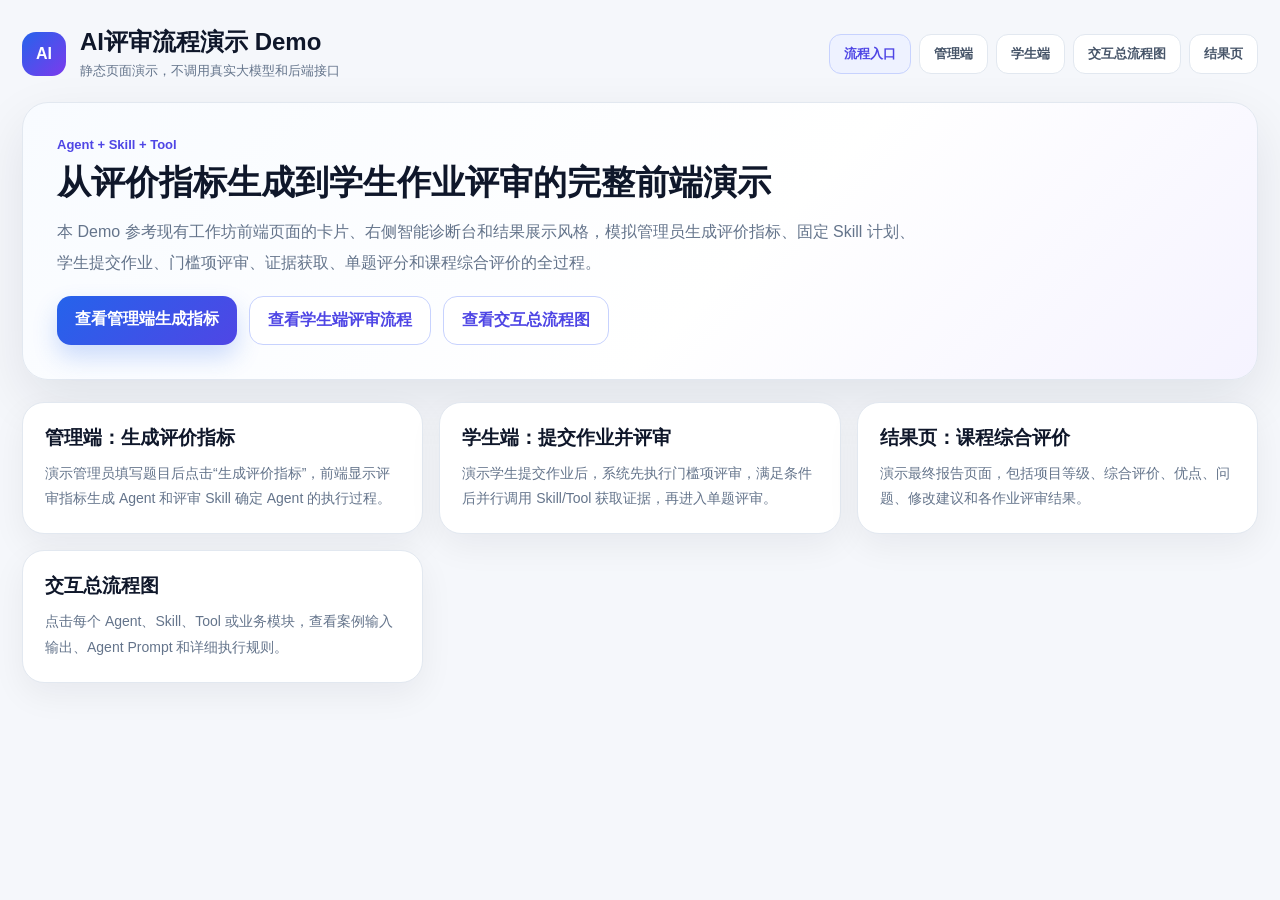
==== index.html @ 7ab38d44 "Add AI review process demo" ====
<!DOCTYPE html>
<!--
  文件说明：AI 评审流程静态演示 Demo 入口页。
  作用：展示 Demo 的页面入口、整体流程说明和演示范围，不调用真实后端或大模型。
-->
<html lang="zh-CN">
<head>
  <meta charset="UTF-8" />
  <meta name="viewport" content="width=device-width, initial-scale=1.0" />
  <title>AI评审流程演示 Demo</title>
  <link rel="stylesheet" href="demo.css" />
</head>
<body>
  <main class="shell">
    <header class="topbar">
      <div class="brand">
        <div class="brand-mark">AI</div>
        <div>
          <h1 class="brand-title">AI评审流程演示 Demo</h1>
          <div class="brand-subtitle">静态页面演示，不调用真实大模型和后端接口</div>
        </div>
      </div>
      <nav class="nav">
        <a class="active" href="index.html">流程入口</a>
        <a href="admin_metric_demo.html">管理端</a>
        <a href="student_review_demo.html">学生端</a>
        <a href="interactive_flow_demo.html">交互总流程图</a>
        <a href="result_demo.html">结果页</a>
      </nav>
    </header>

    <section class="hero">
      <div class="eyebrow">Agent + Skill + Tool</div>
      <h2>从评价指标生成到学生作业评审的完整前端演示</h2>
      <p>
        本 Demo 参考现有工作坊前端页面的卡片、右侧智能诊断台和结果展示风格，模拟管理员生成评价指标、固定 Skill 计划、学生提交作业、门槛项评审、证据获取、单题评分和课程综合评价的全过程。
      </p>
      <div class="button-row">
        <a class="btn" href="admin_metric_demo.html">查看管理端生成指标</a>
        <a class="btn secondary" href="student_review_demo.html">查看学生端评审流程</a>
        <a class="btn secondary" href="interactive_flow_demo.html">查看交互总流程图</a>
      </div>
    </section>

    <section class="grid">
      <a class="card" href="admin_metric_demo.html">
        <h3>管理端：生成评价指标</h3>
        <p>演示管理员填写题目后点击“生成评价指标”，前端显示评审指标生成 Agent 和评审 Skill 确定 Agent 的执行过程。</p>
      </a>
      <a class="card" href="student_review_demo.html">
        <h3>学生端：提交作业并评审</h3>
        <p>演示学生提交作业后，系统先执行门槛项评审，满足条件后并行调用 Skill/Tool 获取证据，再进入单题评审。</p>
      </a>
      <a class="card" href="result_demo.html">
        <h3>结果页：课程综合评价</h3>
        <p>演示最终报告页面，包括项目等级、综合评价、优点、问题、修改建议和各作业评审结果。</p>
      </a>
      <a class="card" href="interactive_flow_demo.html">
        <h3>交互总流程图</h3>
        <p>点击每个 Agent、Skill、Tool 或业务模块，查看案例输入输出、Agent Prompt 和详细执行规则。</p>
      </a>
    </section>
  </main>
</body>
</html>
---- demo.css ----
/*
  文件说明：AI 评审流程静态演示 Demo 的统一样式文件。
  作用：为入口页、管理端演示、学生端演示和结果页提供一致的布局、配色和组件样式。
*/

:root {
  --bg: #f5f7fb;
  --panel: #ffffff;
  --panel-soft: #f8fafc;
  --text: #0f172a;
  --muted: #64748b;
  --line: #e2e8f0;
  --blue: #2563eb;
  --indigo: #4f46e5;
  --purple: #7c3aed;
  --green: #059669;
  --amber: #d97706;
  --red: #dc2626;
  --blue-soft: #eff6ff;
  --purple-soft: #f5f3ff;
  --green-soft: #ecfdf5;
  --amber-soft: #fffbeb;
  --red-soft: #fef2f2;
  --shadow: 0 20px 54px rgba(15, 23, 42, 0.09);
}

* {
  box-sizing: border-box;
}

body {
  margin: 0;
  background: var(--bg);
  color: var(--text);
  font-family: -apple-system, BlinkMacSystemFont, "Segoe UI", "PingFang SC", "Microsoft YaHei", sans-serif;
  letter-spacing: 0;
}

a {
  color: inherit;
  text-decoration: none;
}

.shell {
  width: min(1240px, calc(100vw - 44px));
  margin: 0 auto;
  padding: 28px 0 56px;
}

.topbar {
  display: flex;
  align-items: center;
  justify-content: space-between;
  gap: 18px;
  margin-bottom: 22px;
}

.brand {
  display: flex;
  align-items: center;
  gap: 14px;
}

.brand-mark {
  width: 44px;
  height: 44px;
  border-radius: 14px;
  background: linear-gradient(135deg, var(--blue), var(--purple));
  color: #fff;
  display: grid;
  place-items: center;
  font-weight: 900;
}

.brand-title {
  margin: 0;
  font-size: 24px;
  line-height: 1.2;
}

.brand-subtitle {
  color: var(--muted);
  font-size: 13px;
  margin-top: 5px;
}

.nav {
  display: flex;
  align-items: center;
  gap: 8px;
  flex-wrap: wrap;
}

.nav a {
  border: 1px solid var(--line);
  background: #fff;
  color: #475569;
  padding: 10px 14px;
  border-radius: 12px;
  font-weight: 800;
  font-size: 13px;
}

.nav a.active {
  color: var(--indigo);
  border-color: #c7d2fe;
  background: #eef2ff;
}

.hero {
  background: linear-gradient(135deg, #f8fbff 0%, #ffffff 58%, #f5f3ff 100%);
  border: 1px solid var(--line);
  box-shadow: var(--shadow);
  border-radius: 26px;
  padding: 34px;
  margin-bottom: 22px;
}

.eyebrow {
  color: var(--indigo);
  font-size: 13px;
  font-weight: 900;
  margin-bottom: 10px;
}

.hero h2 {
  margin: 0;
  font-size: 34px;
  line-height: 1.22;
}

.hero p {
  max-width: 860px;
  color: var(--muted);
  line-height: 1.9;
  margin: 14px 0 0;
}

.grid {
  display: grid;
  grid-template-columns: repeat(3, minmax(0, 1fr));
  gap: 16px;
}

.card {
  background: var(--panel);
  border: 1px solid var(--line);
  border-radius: 22px;
  box-shadow: 0 12px 34px rgba(15, 23, 42, 0.06);
  padding: 22px;
}

.card h3 {
  margin: 0 0 10px;
  font-size: 19px;
}

.card p {
  color: var(--muted);
  line-height: 1.8;
  margin: 0;
  font-size: 14px;
}

.button-row {
  display: flex;
  gap: 12px;
  flex-wrap: wrap;
  margin-top: 18px;
}

.btn {
  border: 0;
  border-radius: 14px;
  padding: 13px 18px;
  background: linear-gradient(135deg, var(--blue), var(--indigo));
  color: #fff;
  font-weight: 900;
  cursor: pointer;
  box-shadow: 0 12px 24px rgba(37, 99, 235, 0.22);
}

.btn.secondary {
  background: #fff;
  color: var(--indigo);
  border: 1px solid #c7d2fe;
  box-shadow: none;
}

.btn:disabled {
  cursor: not-allowed;
  opacity: 0.62;
}

.workspace {
  display: grid;
  grid-template-columns: minmax(0, 1fr) 360px;
  gap: 18px;
}

.section {
  background: #fff;
  border: 1px solid var(--line);
  border-radius: 24px;
  box-shadow: 0 12px 34px rgba(15, 23, 42, 0.06);
  overflow: hidden;
}

.section-head {
  padding: 20px 22px;
  border-bottom: 1px solid var(--line);
  display: flex;
  align-items: center;
  justify-content: space-between;
  gap: 12px;
}

.section-head h3 {
  margin: 0;
  font-size: 20px;
}

.section-body {
  padding: 22px;
}

.form-grid {
  display: grid;
  grid-template-columns: repeat(2, minmax(0, 1fr));
  gap: 14px;
}

.field {
  display: grid;
  gap: 7px;
}

.field.full {
  grid-column: 1 / -1;
}

.field label {
  color: #334155;
  font-weight: 900;
  font-size: 13px;
}

.input,
.textarea {
  width: 100%;
  border: 1px solid var(--line);
  background: #fff;
  border-radius: 14px;
  padding: 12px 13px;
  color: var(--text);
  font: inherit;
  outline: none;
}

.textarea {
  min-height: 118px;
  resize: vertical;
  line-height: 1.7;
}

.input:focus,
.textarea:focus {
  border-color: #a5b4fc;
  box-shadow: 0 0 0 4px rgba(99, 102, 241, 0.12);
}

.rubric-list,
.task-list {
  display: grid;
  gap: 12px;
}

.rubric-item,
.task-item {
  border: 1px solid var(--line);
  background: var(--panel-soft);
  border-radius: 18px;
  padding: 16px;
}

.rubric-title,
.task-title {
  display: flex;
  align-items: center;
  justify-content: space-between;
  gap: 12px;
  margin-bottom: 8px;
}

.rubric-title strong,
.task-title strong {
  font-size: 16px;
}

.pill {
  display: inline-flex;
  align-items: center;
  border-radius: 999px;
  padding: 5px 10px;
  font-weight: 900;
  font-size: 12px;
  color: var(--indigo);
  background: #eef2ff;
}

.pill.green {
  color: var(--green);
  background: var(--green-soft);
}

.pill.amber {
  color: var(--amber);
  background: var(--amber-soft);
}

.pill.red {
  color: var(--red);
  background: var(--red-soft);
}

.rubric-item p,
.task-item p {
  margin: 0;
  color: var(--muted);
  line-height: 1.8;
  font-size: 14px;
}

.ai-panel {
  position: sticky;
  top: 18px;
  align-self: start;
  max-height: calc(100vh - 36px);
  display: flex;
  flex-direction: column;
}

.ai-body {
  padding: 18px;
  overflow: auto;
}

.progress {
  height: 10px;
  border-radius: 999px;
  background: #e2e8f0;
  overflow: hidden;
  margin: 12px 0 16px;
}

.progress span {
  display: block;
  height: 100%;
  width: 0%;
  background: linear-gradient(90deg, var(--blue), var(--purple));
  border-radius: inherit;
  transition: width 0.35s ease;
}

.agent-log {
  display: grid;
  gap: 10px;
}

.log-item {
  border: 1px solid var(--line);
  background: #fff;
  border-radius: 16px;
  padding: 12px;
}

.log-title {
  display: flex;
  align-items: center;
  gap: 8px;
  font-weight: 900;
  font-size: 13px;
  margin-bottom: 6px;
}

.log-dot {
  width: 9px;
  height: 9px;
  border-radius: 999px;
  background: #cbd5e1;
}

.log-item.running .log-dot {
  background: var(--blue);
  box-shadow: 0 0 0 5px rgba(37, 99, 235, 0.12);
}

.log-item.done .log-dot {
  background: var(--green);
}

.log-item.blocked .log-dot {
  background: var(--red);
}

.log-text {
  color: var(--muted);
  font-size: 13px;
  line-height: 1.65;
}

.split {
  display: grid;
  grid-template-columns: repeat(2, minmax(0, 1fr));
  gap: 14px;
}

.result-hero {
  display: grid;
  grid-template-columns: 1fr 210px;
  gap: 20px;
  align-items: center;
  background: #fff;
  border: 1px solid var(--line);
  border-radius: 26px;
  box-shadow: var(--shadow);
  padding: 30px;
  margin-bottom: 18px;
}

.grade {
  font-size: 42px;
  font-weight: 950;
  color: var(--green);
}

.score-box {
  border-radius: 20px;
  border: 1px solid #bbf7d0;
  background: var(--green-soft);
  padding: 20px;
}

.score-box .num {
  font-size: 40px;
  font-weight: 950;
  color: var(--green);
}

.review-block {
  display: grid;
  gap: 14px;
}

.review-row {
  border: 1px solid var(--line);
  border-radius: 18px;
  padding: 16px;
  background: #fff;
}

.review-row h4 {
  margin: 0 0 8px;
}

.review-row p,
.review-row li {
  color: var(--muted);
  line-height: 1.8;
  font-size: 14px;
}

.review-row p {
  margin: 0;
}

.review-row ul {
  margin: 0;
  padding-left: 20px;
}

.head-desc {
  color: var(--muted);
  font-size: 13px;
  margin-top: 5px;
}

.demo-filter-bar {
  display: flex;
  align-items: center;
  gap: 12px;
  margin-bottom: 16px;
  flex-wrap: wrap;
}

.demo-search {
  max-width: 280px;
}

.demo-select {
  max-width: 160px;
}

.demo-table-wrap {
  overflow-x: auto;
  border: 1px solid var(--line);
  border-radius: 18px;
}

.demo-table {
  width: 100%;
  border-collapse: collapse;
  background: #fff;
  font-size: 13px;
}

.demo-table th,
.demo-table td {
  text-align: left;
  border-bottom: 1px solid var(--line);
  padding: 14px 16px;
  white-space: nowrap;
}

.demo-table th {
  color: #94a3b8;
  background: #f8fafc;
  font-size: 12px;
}

.demo-table tr:last-child td {
  border-bottom: 0;
}

.demo-actions {
  display: flex;
  gap: 8px;
}

.mini-btn {
  border: 1px solid var(--line);
  background: #fff;
  color: #475569;
  height: 30px;
  border-radius: 8px;
  padding: 0 11px;
  cursor: pointer;
  font-weight: 800;
  font-size: 12px;
}

.mini-btn.primary {
  background: var(--indigo);
  border-color: var(--indigo);
  color: #fff;
}

.mini-btn.danger {
  color: var(--red);
}

.demo-toast {
  position: fixed;
  right: 24px;
  top: 24px;
  z-index: 80;
  min-width: 240px;
  max-width: min(420px, calc(100vw - 48px));
  border-radius: 16px;
  border: 1px solid #bbf7d0;
  background: #f0fdf4;
  color: #166534;
  box-shadow: 0 20px 48px rgba(15, 23, 42, 0.16);
  padding: 14px 16px;
  font-weight: 900;
  font-size: 14px;
  transform: translateY(-12px);
  opacity: 0;
  pointer-events: none;
  transition: all 0.2s ease;
}

.demo-toast.show {
  transform: translateY(0);
  opacity: 1;
}

.demo-toast.warn {
  border-color: #fde68a;
  background: #fffbeb;
  color: #92400e;
}

.demo-toast.error {
  border-color: #fecaca;
  background: #fef2f2;
  color: #991b1b;
}

.scoring-overlay {
  position: fixed;
  inset: 0;
  z-index: 50;
  display: none;
  align-items: center;
  justify-content: center;
  background: rgba(15, 23, 42, 0.5);
  padding: 28px;
}

.scoring-overlay.active {
  display: flex;
}

.scoring-modal {
  width: min(1320px, calc(100vw - 56px));
  height: min(820px, calc(100vh - 56px));
  background: #fff;
  border-radius: 24px;
  box-shadow: 0 28px 80px rgba(15, 23, 42, 0.24);
  overflow: hidden;
  display: flex;
  flex-direction: column;
}

.scoring-header {
  display: flex;
  align-items: center;
  justify-content: space-between;
  gap: 14px;
  padding: 22px 28px;
  border-bottom: 1px solid var(--line);
}

.scoring-title-wrap {
  display: flex;
  align-items: center;
  gap: 28px;
  min-width: 0;
}

.scoring-title-wrap strong {
  font-size: 22px;
}

.scoring-stepper {
  display: flex;
  align-items: center;
  gap: 10px;
  color: #94a3b8;
  font-weight: 900;
}

.scoring-step {
  display: inline-flex;
  align-items: center;
  height: 38px;
  border-radius: 999px;
  padding: 0 18px;
  border: 1px solid var(--line);
  background: #f8fafc;
}

.scoring-step.active {
  color: var(--indigo);
  background: #eef2ff;
  border-color: #c7d2fe;
}

.scoring-step.done {
  color: var(--green);
  background: var(--green-soft);
  border-color: #bbf7d0;
}

.step-arrow {
  color: #94a3b8;
}

.scoring-close {
  width: 36px;
  height: 36px;
  border-radius: 10px;
  border: 1px solid var(--line);
  background: #fff;
  cursor: pointer;
  color: #64748b;
  font-size: 22px;
}

.scoring-body {
  min-height: 0;
  flex: 1;
}

.scoring-panel {
  display: none;
  height: 100%;
}

.scoring-panel.active {
  display: block;
}

.question-select-area {
  display: grid;
  grid-template-columns: minmax(0, 1fr) 360px;
  height: 100%;
  min-height: 0;
}

.question-left {
  border-right: 1px solid var(--line);
  padding: 24px 28px;
  overflow: auto;
}

.question-toolbar {
  display: flex;
  align-items: center;
  justify-content: space-between;
  gap: 12px;
  margin-bottom: 18px;
}

.question-toolbar p {
  margin: 4px 0 0;
  color: var(--muted);
  font-size: 13px;
}

.text-btn {
  border: 0;
  background: transparent;
  color: var(--indigo);
  font-weight: 900;
  cursor: pointer;
}

.question-list {
  display: grid;
  gap: 12px;
}

.question-card {
  display: grid;
  grid-template-columns: 28px minmax(0, 1fr);
  gap: 14px;
  align-items: flex-start;
  border: 1px solid var(--line);
  border-radius: 16px;
  padding: 16px;
  cursor: pointer;
  background: #fff;
}

.question-card.selected {
  border-color: #818cf8;
  background: #eef2ff;
}

.question-check {
  width: 24px;
  height: 24px;
  border: 2px solid #cbd5e1;
  border-radius: 8px;
  background: #fff;
  position: relative;
}

.question-card.selected .question-check {
  background: var(--indigo);
  border-color: var(--indigo);
}

.question-card.selected .question-check::after {
  content: "";
  position: absolute;
  left: 6px;
  top: 3px;
  width: 7px;
  height: 12px;
  border: solid #fff;
  border-width: 0 3px 3px 0;
  transform: rotate(45deg);
}

.question-card h4 {
  margin: 0 0 8px;
  font-size: 16px;
}

.question-card p {
  margin: 0;
  color: var(--muted);
  line-height: 1.65;
  font-size: 13px;
}

.question-meta {
  display: flex;
  gap: 8px;
  margin-top: 10px;
  flex-wrap: wrap;
}

.question-summary {
  padding: 40px;
  background: #f8fafc;
}

.summary-card {
  border: 1px solid var(--line);
  border-radius: 18px;
  background: #fff;
  padding: 24px;
  margin-bottom: 18px;
}

.summary-label {
  color: #94a3b8;
  font-weight: 900;
  margin-bottom: 8px;
}

.summary-count {
  color: var(--indigo);
  font-size: 46px;
  font-weight: 950;
}

.question-summary p {
  color: #475569;
  line-height: 1.8;
  margin-bottom: 22px;
}

.scoring-edit-layout {
  display: grid;
  grid-template-columns: minmax(0, 1fr) 360px;
  gap: 0;
  height: 100%;
}

.scoring-edit-main {
  min-width: 0;
  overflow: auto;
  padding: 22px;
}

.scoring-result-toolbar {
  display: flex;
  align-items: flex-start;
  justify-content: space-between;
  gap: 14px;
  margin-bottom: 16px;
}

.scoring-result-toolbar p {
  margin: 5px 0 0;
  color: var(--muted);
  font-size: 13px;
}

.scoring-toolbar-actions {
  display: flex;
  align-items: center;
  gap: 10px;
  flex-wrap: wrap;
  justify-content: flex-end;
}

.criteria-list {
  display: grid;
  gap: 14px;
}

.criteria-card {
  border: 1px solid var(--line);
  background: #fff;
  border-radius: 18px;
  overflow: hidden;
}

.criteria-head {
  display: flex;
  align-items: center;
  justify-content: space-between;
  gap: 12px;
  padding: 16px 18px;
  border-bottom: 1px solid var(--line);
  background: #f8fafc;
}

.criteria-head strong {
  font-size: 16px;
}

.criteria-head-tags {
  display: flex;
  align-items: center;
  justify-content: flex-end;
  gap: 8px;
  flex-wrap: wrap;
}

.criteria-body {
  padding: 18px;
}

.criterion-name {
  border: 1px solid var(--line);
  border-radius: 12px;
  padding: 11px 12px;
  margin: 8px 0 14px;
  font-weight: 900;
}

.standard-grid {
  display: grid;
  grid-template-columns: repeat(3, minmax(0, 1fr));
  gap: 12px;
}

.standard-card {
  border: 1px solid var(--line);
  border-radius: 14px;
  padding: 13px;
  background: #fff;
}

.standard-card h4 {
  margin: 0 0 8px;
}

.standard-card.excellent {
  background: var(--green-soft);
  border-color: #bbf7d0;
}

.standard-card.qualified {
  background: var(--blue-soft);
  border-color: #bfdbfe;
}

.standard-card.unqualified {
  background: var(--red-soft);
  border-color: #fecaca;
}

.standard-box {
  min-height: 86px;
  color: #475569;
  line-height: 1.7;
  font-size: 13px;
  outline: none;
}

.rubric-dimension-list {
  display: grid;
  gap: 14px;
}

.rubric-dimension {
  border: 1px solid var(--line);
  border-radius: 16px;
  background: #f8fafc;
  padding: 14px;
}

.rubric-dimension-head {
  display: flex;
  align-items: center;
  justify-content: space-between;
  gap: 10px;
  margin-bottom: 8px;
}

.rubric-dimension p {
  margin: 0 0 12px;
  color: #64748b;
  font-size: 13px;
  line-height: 1.7;
}

.rubric-criteria-list {
  display: grid;
  gap: 12px;
}

.rubric-criterion-detail {
  border: 1px solid #e2e8f0;
  border-radius: 14px;
  background: #fff;
  padding: 12px;
}

.criterion-row-title {
  display: flex;
  align-items: flex-start;
  justify-content: space-between;
  gap: 14px;
  margin-bottom: 10px;
}

.criterion-row-title strong {
  font-size: 14px;
}

.criterion-row-title span {
  color: #64748b;
  font-size: 12px;
  line-height: 1.6;
  max-width: 42%;
}

.rubric-meta-grid {
  display: grid;
  grid-template-columns: repeat(3, minmax(0, 1fr));
  gap: 12px;
  margin-top: 14px;
}

.rubric-meta-grid > div {
  border: 1px solid var(--line);
  border-radius: 14px;
  background: #fff;
  padding: 13px;
}

.rubric-meta-grid h4 {
  margin: 0 0 8px;
  font-size: 13px;
}

.rubric-meta-grid ul {
  margin: 0;
  padding-left: 18px;
}

.rubric-meta-grid li {
  color: #64748b;
  font-size: 12px;
  line-height: 1.65;
}

.criteria-actions {
  display: flex;
  justify-content: flex-end;
  gap: 10px;
  padding: 0 18px 18px;
}

.scoring-ai-panel {
  border: 0;
  border-left: 1px solid var(--line);
  border-radius: 0;
  box-shadow: none;
  height: 100%;
  max-height: none;
}

.log-io {
  margin-top: 10px;
  display: grid;
  gap: 8px;
}

.log-io-group {
  border: 1px solid #e2e8f0;
  border-radius: 12px;
  background: #f8fafc;
  padding: 10px;
}

.log-io-group + .log-io-group {
  margin-top: 6px;
}

.io-block {
  border-radius: 12px;
  background: #ffffff;
  padding: 10px;
  margin-top: 8px;
}

.io-process {
  background: #eef2ff;
  border: 1px solid #c7d2fe;
}

.io-process h4::after {
  content: " · 运行中";
  color: var(--indigo);
  font-weight: 900;
}

.io-process.done {
  background: #ecfdf5;
  border-color: #bbf7d0;
}

.io-process.done h4::after {
  content: " · 已完成";
  color: var(--green);
}

.io-block h4 {
  margin: 0 0 6px;
  font-size: 12px;
  color: var(--indigo);
}

.io-block ul {
  margin: 0;
  padding-left: 18px;
}

.io-block li {
  color: #64748b;
  font-size: 12px;
  line-height: 1.65;
  margin: 2px 0;
}

.io-question-title {
  font-size: 12px;
  font-weight: 950;
  color: #0f172a;
  margin-bottom: 8px;
}

@media (max-width: 980px) {
  .workspace,
  .grid,
  .result-hero {
    grid-template-columns: 1fr;
  }

  .ai-panel {
    position: static;
    max-height: none;
  }

  .form-grid,
  .split,
  .question-select-area,
  .scoring-edit-layout,
  .standard-grid,
  .rubric-meta-grid {
    grid-template-columns: 1fr;
  }

  .criterion-row-title {
    display: block;
  }

  .criterion-row-title span {
    display: block;
    max-width: none;
    margin-top: 6px;
  }

  .question-left,
  .scoring-ai-panel {
    border-right: 0;
    border-left: 0;
  }
}
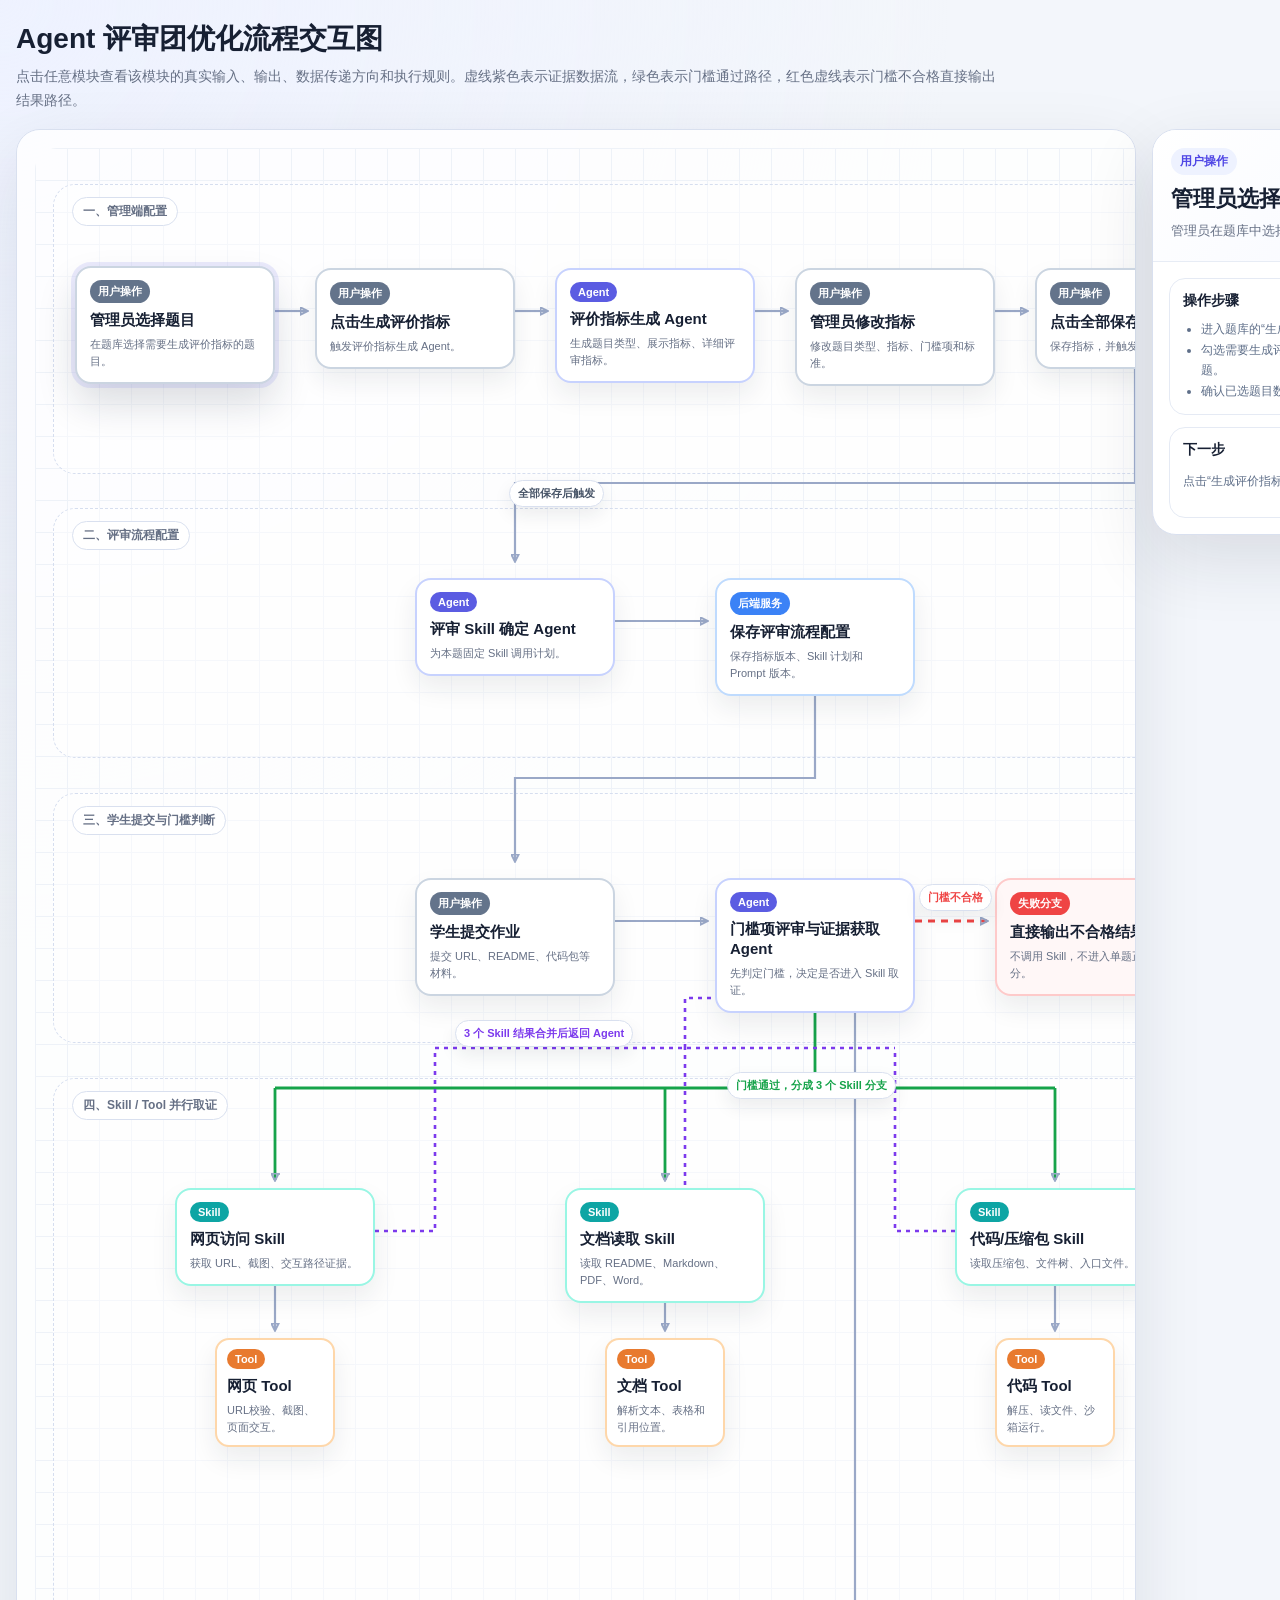
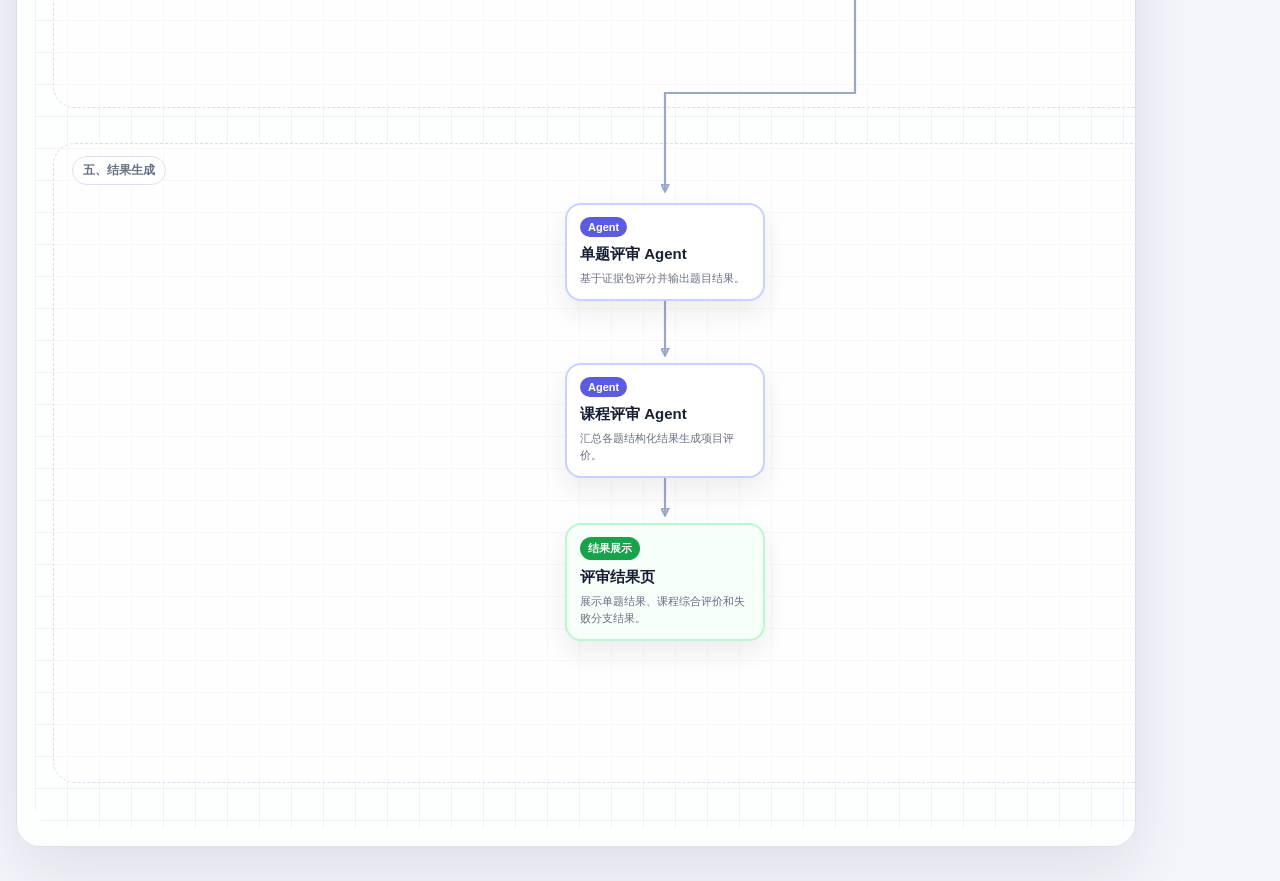
==== commit fdac2e62: "Keep only agent review flow diagram" ====
--- a/index.html
+++ b/index.html
@@ -1,65 +1,19 @@
 <!DOCTYPE html>
 <!--
-  文件说明：AI 评审流程静态演示 Demo 入口页。
-  作用：展示 Demo 的页面入口、整体流程说明和演示范围，不调用真实后端或大模型。
+  文件说明：Agent 评审团优化流程交互图入口页。
+  作用：将 GitHub Pages 根路径直接跳转到交互流程图页面，不展示管理端或学生端演示。
 -->
 <html lang="zh-CN">
 <head>
   <meta charset="UTF-8" />
   <meta name="viewport" content="width=device-width, initial-scale=1.0" />
-  <title>AI评审流程演示 Demo</title>
-  <link rel="stylesheet" href="demo.css" />
+  <meta http-equiv="refresh" content="0; url=interactive_flow_demo.html" />
+  <title>Agent 评审团优化流程交互图</title>
+  <script>
+    window.location.replace('interactive_flow_demo.html');
+  </script>
 </head>
 <body>
-  <main class="shell">
-    <header class="topbar">
-      <div class="brand">
-        <div class="brand-mark">AI</div>
-        <div>
-          <h1 class="brand-title">AI评审流程演示 Demo</h1>
-          <div class="brand-subtitle">静态页面演示，不调用真实大模型和后端接口</div>
-        </div>
-      </div>
-      <nav class="nav">
-        <a class="active" href="index.html">流程入口</a>
-        <a href="admin_metric_demo.html">管理端</a>
-        <a href="student_review_demo.html">学生端</a>
-        <a href="interactive_flow_demo.html">交互总流程图</a>
-        <a href="result_demo.html">结果页</a>
-      </nav>
-    </header>
-
-    <section class="hero">
-      <div class="eyebrow">Agent + Skill + Tool</div>
-      <h2>从评价指标生成到学生作业评审的完整前端演示</h2>
-      <p>
-        本 Demo 参考现有工作坊前端页面的卡片、右侧智能诊断台和结果展示风格，模拟管理员生成评价指标、固定 Skill 计划、学生提交作业、门槛项评审、证据获取、单题评分和课程综合评价的全过程。
-      </p>
-      <div class="button-row">
-        <a class="btn" href="admin_metric_demo.html">查看管理端生成指标</a>
-        <a class="btn secondary" href="student_review_demo.html">查看学生端评审流程</a>
-        <a class="btn secondary" href="interactive_flow_demo.html">查看交互总流程图</a>
-      </div>
-    </section>
-
-    <section class="grid">
-      <a class="card" href="admin_metric_demo.html">
-        <h3>管理端：生成评价指标</h3>
-        <p>演示管理员填写题目后点击“生成评价指标”，前端显示评审指标生成 Agent 和评审 Skill 确定 Agent 的执行过程。</p>
-      </a>
-      <a class="card" href="student_review_demo.html">
-        <h3>学生端：提交作业并评审</h3>
-        <p>演示学生提交作业后，系统先执行门槛项评审，满足条件后并行调用 Skill/Tool 获取证据，再进入单题评审。</p>
-      </a>
-      <a class="card" href="result_demo.html">
-        <h3>结果页：课程综合评价</h3>
-        <p>演示最终报告页面，包括项目等级、综合评价、优点、问题、修改建议和各作业评审结果。</p>
-      </a>
-      <a class="card" href="interactive_flow_demo.html">
-        <h3>交互总流程图</h3>
-        <p>点击每个 Agent、Skill、Tool 或业务模块，查看案例输入输出、Agent Prompt 和详细执行规则。</p>
-      </a>
-    </section>
-  </main>
+  <p>正在打开 Agent 评审团优化流程交互图，如未自动跳转，请点击 <a href="interactive_flow_demo.html">这里</a>。</p>
 </body>
 </html>
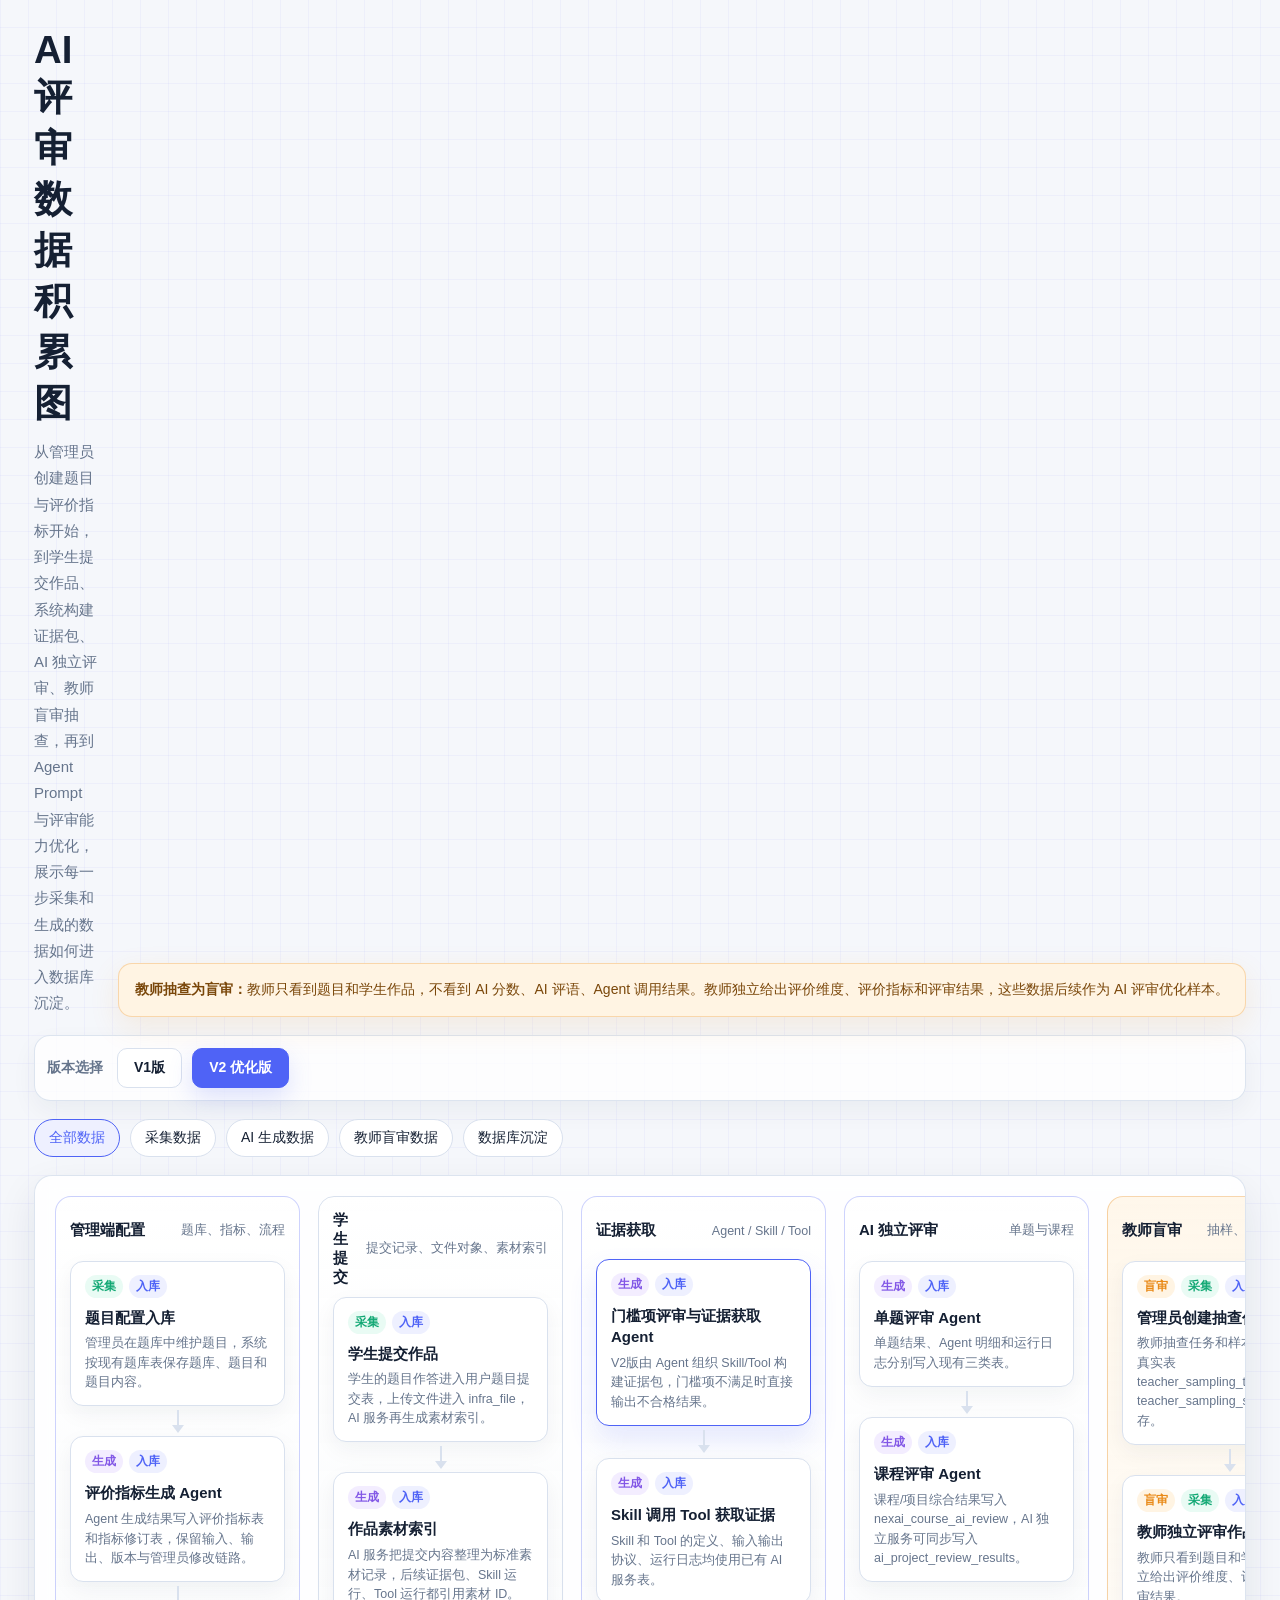
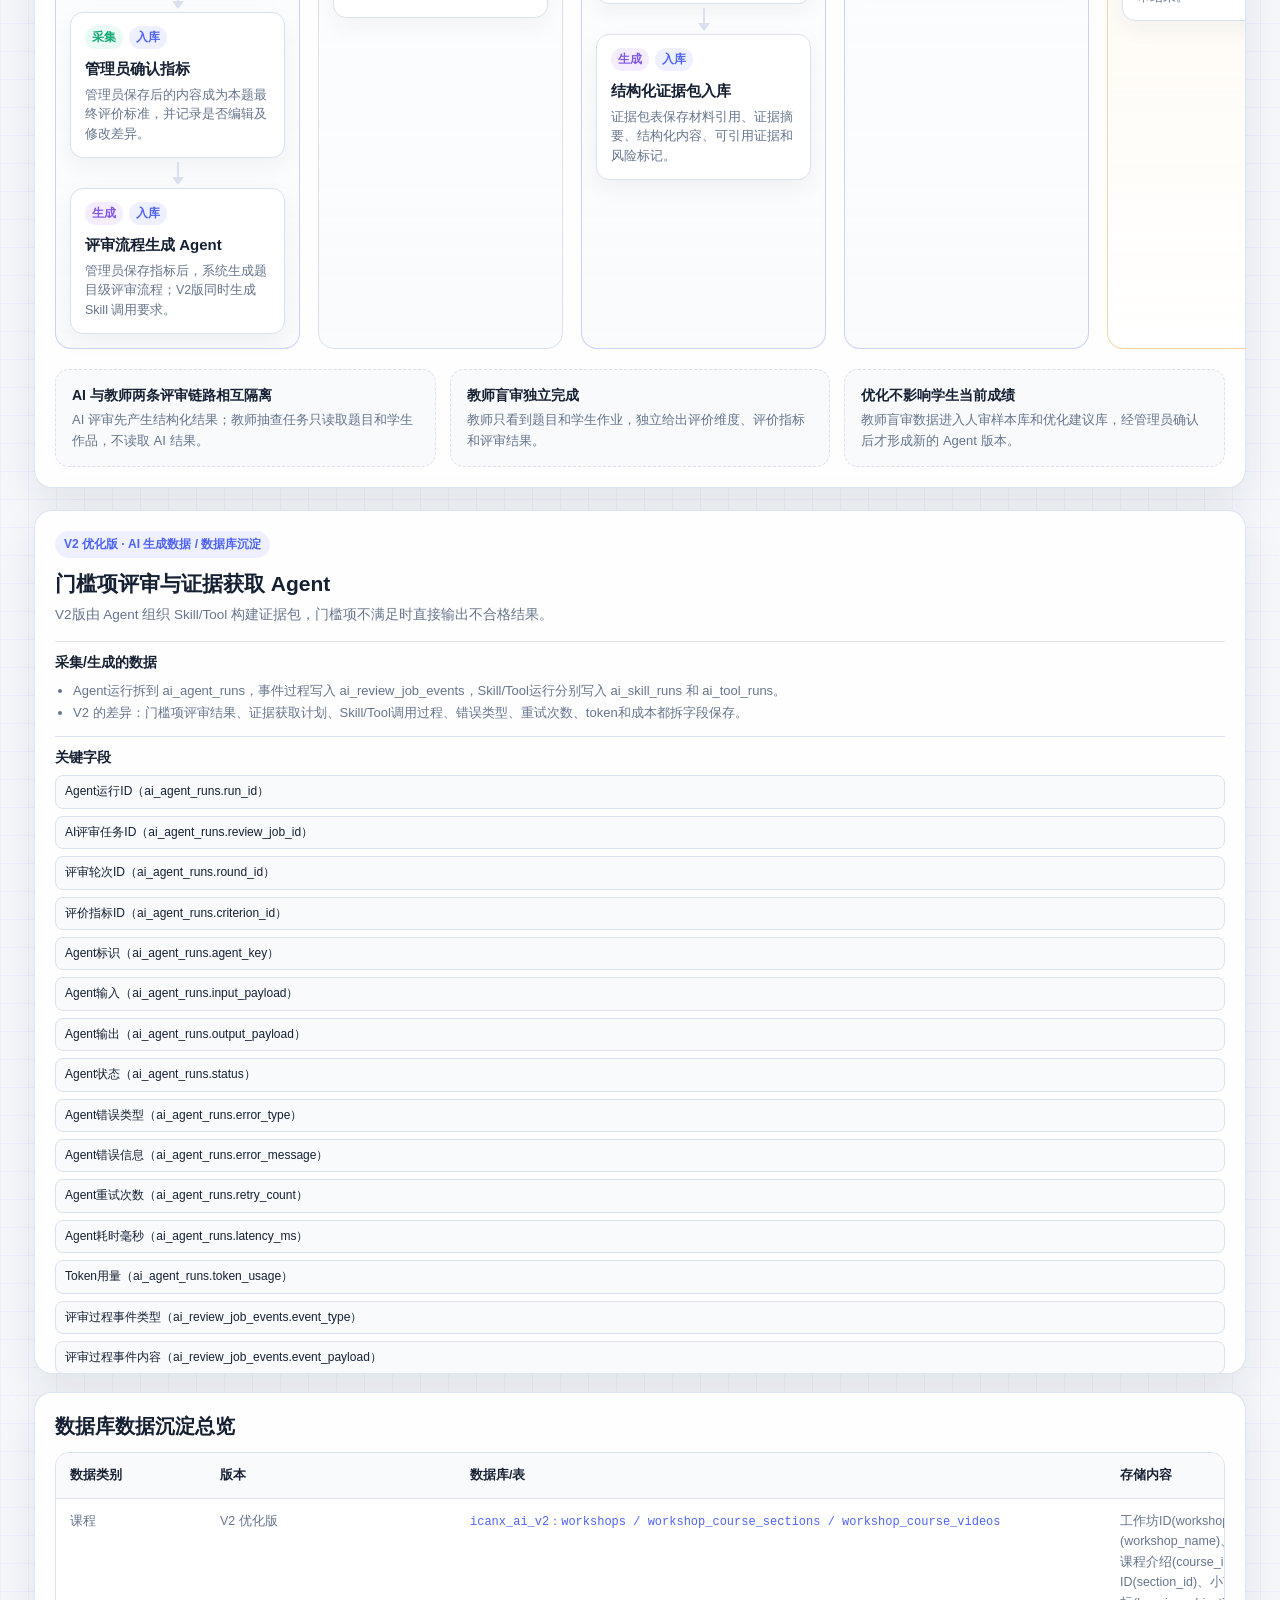
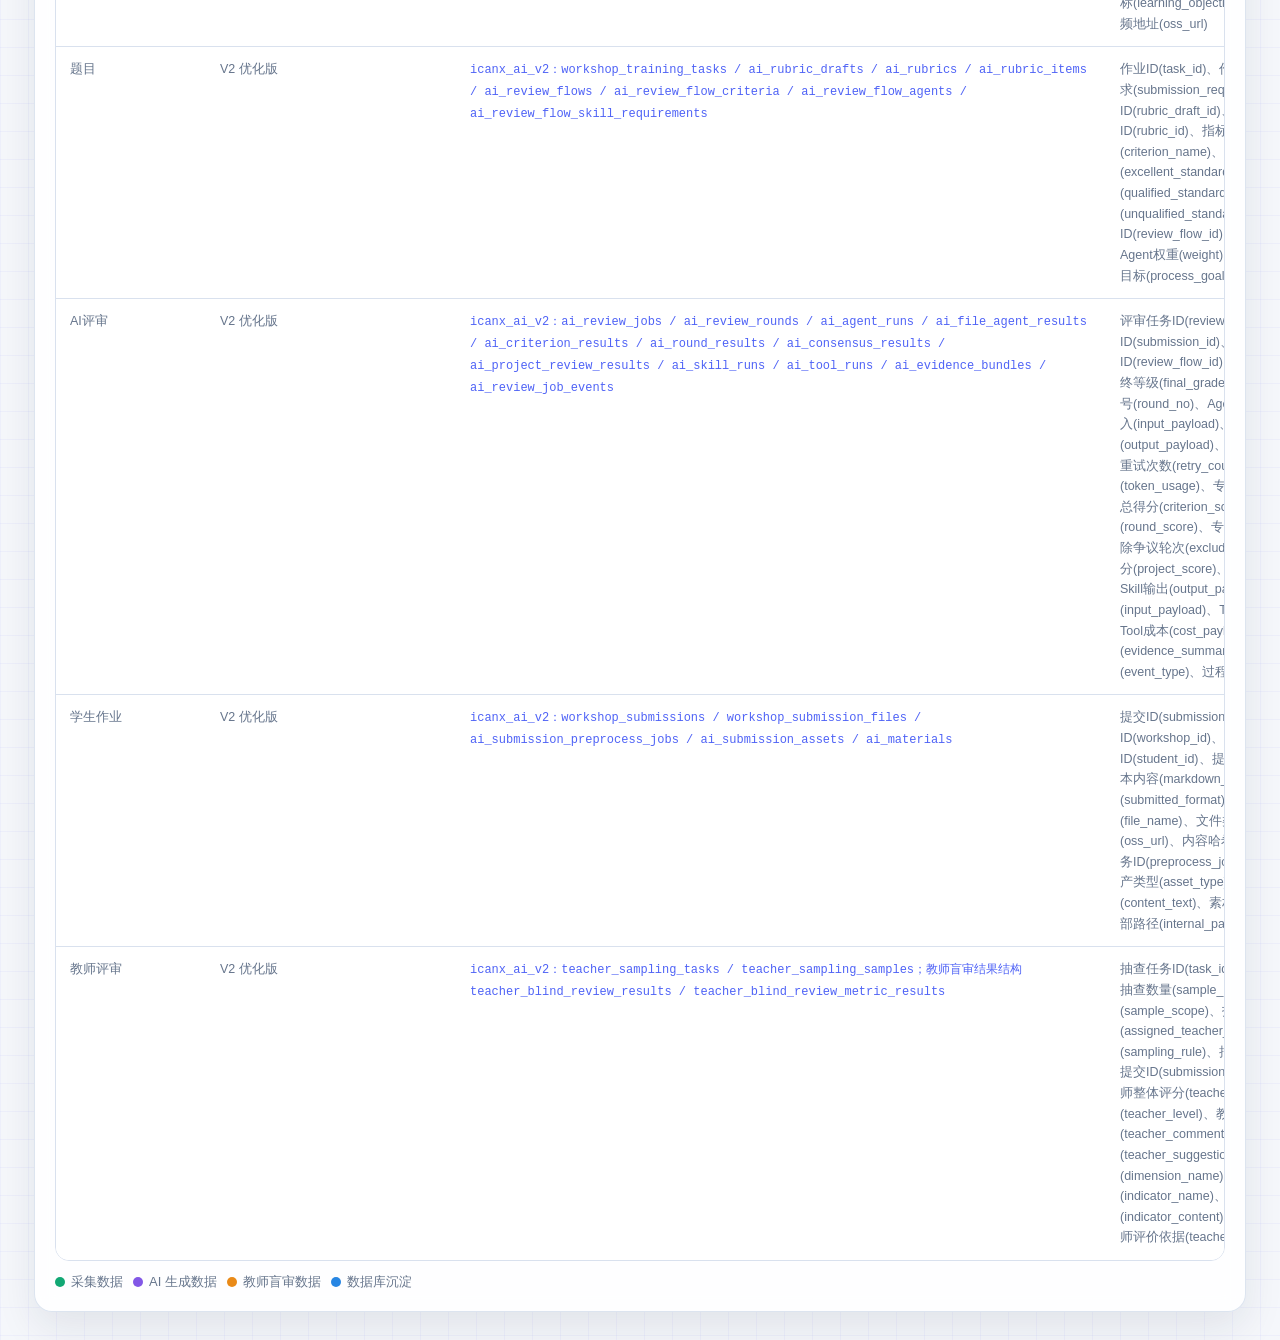
==== commit d0ad9328: "Deploy AI review data accumulation map" ====
--- a/index.html
+++ b/index.html
@@ -1,19 +1,19 @@
 <!DOCTYPE html>
 <!--
-  文件说明：Agent 评审团优化流程交互图入口页。
-  作用：将 GitHub Pages 根路径直接跳转到交互流程图页面，不展示管理端或学生端演示。
+  文件说明：AI 评审数据积累图入口页。
+  作用：将 GitHub Pages 根路径直接跳转到数据积累交互图页面。
 -->
 <html lang="zh-CN">
 <head>
   <meta charset="UTF-8" />
   <meta name="viewport" content="width=device-width, initial-scale=1.0" />
-  <meta http-equiv="refresh" content="0; url=interactive_flow_demo.html" />
-  <title>Agent 评审团优化流程交互图</title>
+  <meta http-equiv="refresh" content="0; url=ai_review_data_accumulation_map.html" />
+  <title>AI 评审数据积累图</title>
   <script>
-    window.location.replace('interactive_flow_demo.html');
+    window.location.replace('ai_review_data_accumulation_map.html');
   </script>
 </head>
 <body>
-  <p>正在打开 Agent 评审团优化流程交互图，如未自动跳转，请点击 <a href="interactive_flow_demo.html">这里</a>。</p>
+  <p>正在打开 AI 评审数据积累图，如未自动跳转，请点击 <a href="ai_review_data_accumulation_map.html">这里</a>。</p>
 </body>
 </html>
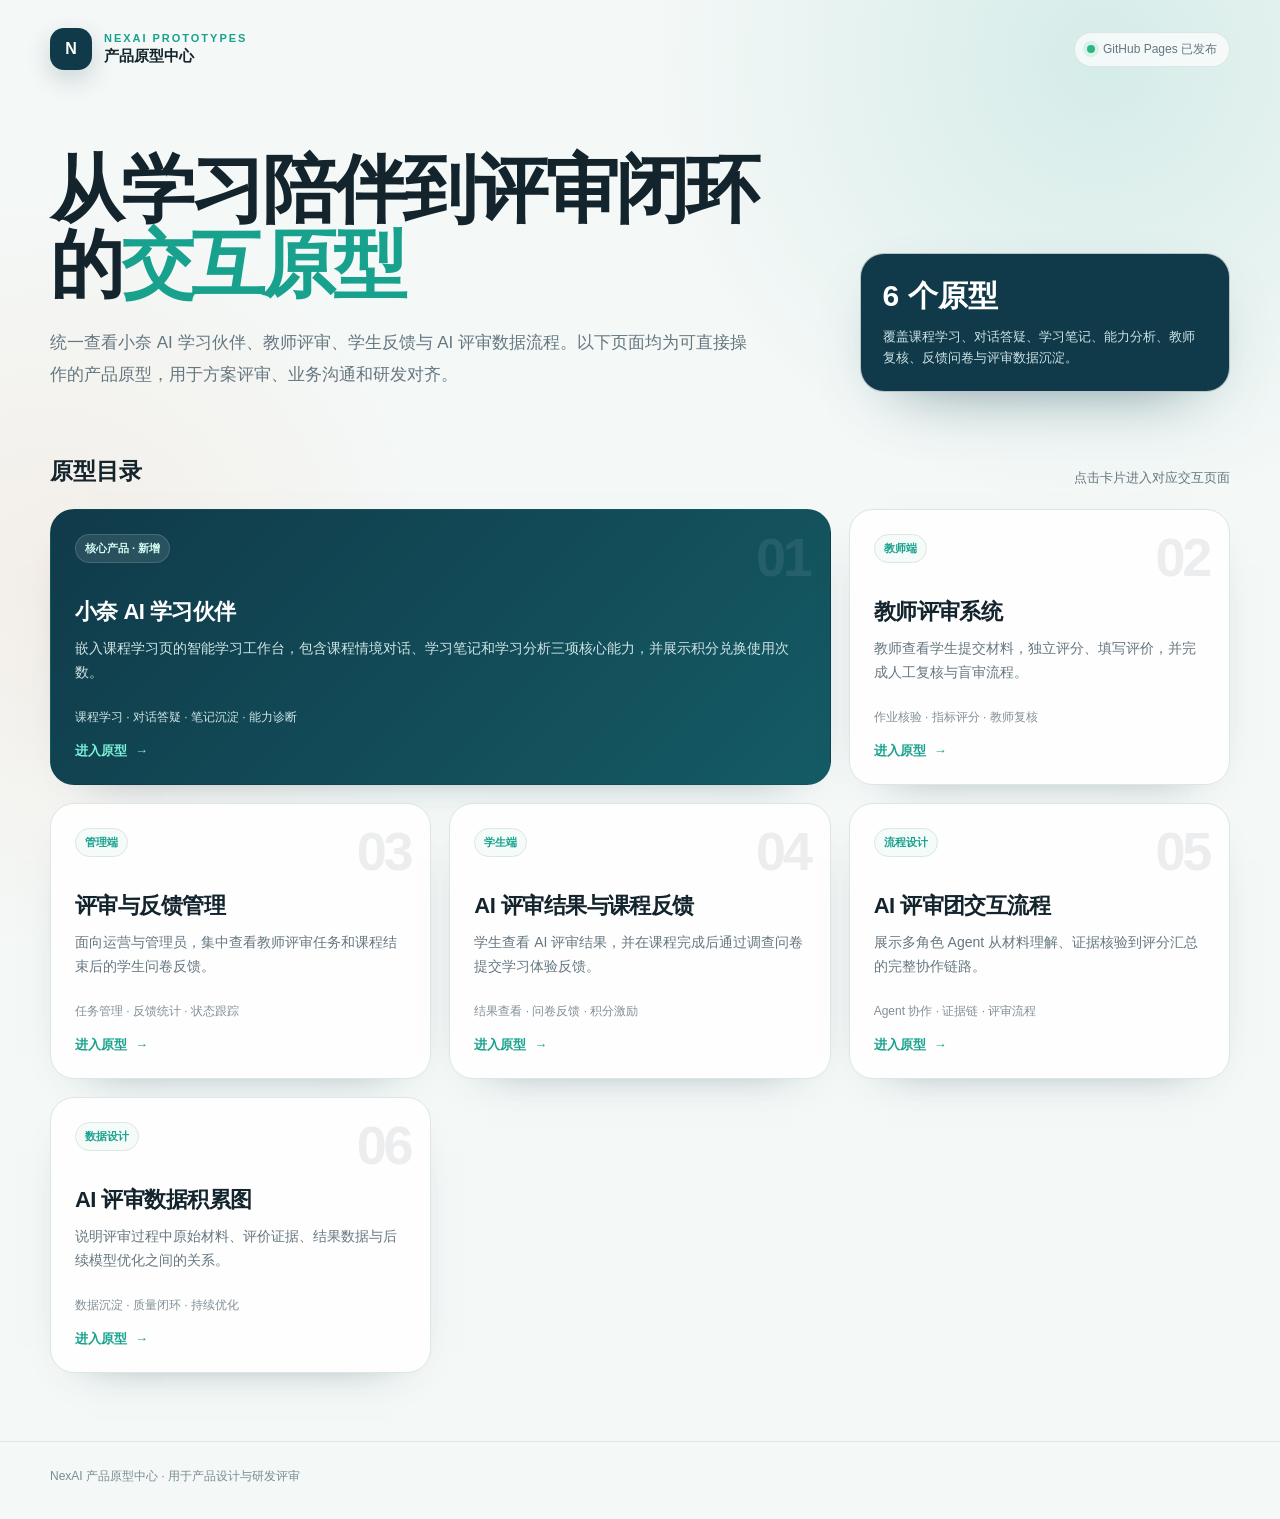
==== commit 24d99559: "feat: publish NexAI prototype center" ====
--- a/index.html
+++ b/index.html
@@ -1,19 +1,73 @@
-<!DOCTYPE html>
-<!--
-  文件说明：AI 评审数据积累图入口页。
-  作用：将 GitHub Pages 根路径直接跳转到数据积累交互图页面。
--->
+<!doctype html>
 <html lang="zh-CN">
-<head>
-  <meta charset="UTF-8" />
-  <meta name="viewport" content="width=device-width, initial-scale=1.0" />
-  <meta http-equiv="refresh" content="0; url=ai_review_data_accumulation_map.html" />
-  <title>AI 评审数据积累图</title>
-  <script>
-    window.location.replace('ai_review_data_accumulation_map.html');
-  </script>
-</head>
-<body>
-  <p>正在打开 AI 评审数据积累图，如未自动跳转，请点击 <a href="ai_review_data_accumulation_map.html">这里</a>。</p>
-</body>
+  <head>
+    <meta charset="UTF-8" />
+    <meta name="viewport" content="width=device-width, initial-scale=1.0" />
+    <meta name="description" content="NexAI 产品原型中心：小奈 AI、AI 评审与反馈机制交互原型。" />
+    <title>NexAI 产品原型中心</title>
+    <style>
+      :root {
+        --ink: #14242d; --muted: #667780; --line: #dce6e4; --paper: #f4f8f7;
+        --navy: #103a49; --teal: #18a28d;
+        font-family: Inter, "PingFang SC", "Microsoft YaHei", Arial, sans-serif;
+      }
+      * { box-sizing: border-box; }
+      body { margin: 0; min-height: 100vh; color: var(--ink); background: radial-gradient(circle at 86% 4%, rgba(24,162,141,.14), transparent 28rem), radial-gradient(circle at 4% 38%, rgba(237,139,82,.09), transparent 24rem), var(--paper); }
+      a { color: inherit; text-decoration: none; }
+      .shell { width: min(1180px, calc(100% - 36px)); margin: 0 auto; }
+      header { padding: 28px 0 10px; }
+      .brand { display: flex; align-items: center; justify-content: space-between; gap: 18px; }
+      .brand-mark { display: flex; align-items: center; gap: 12px; }
+      .logo { display:grid; place-items:center; width:42px; height:42px; border-radius:14px; color:#fff; background:var(--navy); font-weight:800; box-shadow:0 9px 24px rgba(16,58,73,.18); }
+      .eyebrow { color: var(--teal); font-size: 11px; font-weight: 800; letter-spacing: .18em; }
+      .brand-name { margin-top:3px; font-size:15px; font-weight:800; }
+      .status { display:flex; align-items:center; gap:8px; padding:8px 12px; border:1px solid var(--line); border-radius:999px; color:var(--muted); background:rgba(255,255,255,.7); font-size:12px; }
+      .dot { width:8px; height:8px; border-radius:50%; background:#29b882; box-shadow:0 0 0 4px rgba(41,184,130,.13); }
+      .hero { display:grid; grid-template-columns:1.35fr .65fr; align-items:end; gap:40px; padding:72px 0 44px; }
+      h1 { max-width:760px; margin:0; font-size:clamp(40px,6vw,74px); line-height:1.02; letter-spacing:-.045em; }
+      h1 span { color:var(--teal); }
+      .lead { max-width:700px; margin:24px 0 0; color:var(--muted); font-size:17px; line-height:1.9; }
+      .hero-side { padding:22px; border:1px solid rgba(255,255,255,.7); border-radius:24px; color:#fff; background:var(--navy); box-shadow:0 24px 70px -40px rgba(16,58,73,.75); }
+      .hero-side b { display:block; margin-bottom:9px; font-size:30px; }
+      .hero-side p { margin:0; color:#cde2e5; line-height:1.65; font-size:13px; }
+      .section-head { display:flex; align-items:end; justify-content:space-between; gap:20px; margin:20px 0 22px; }
+      .section-head h2 { margin:0; font-size:23px; }
+      .section-head p { margin:0; color:var(--muted); font-size:13px; }
+      .grid { display:grid; grid-template-columns:repeat(12,1fr); gap:18px; padding-bottom:68px; }
+      .card { position:relative; grid-column:span 4; min-height:260px; display:flex; flex-direction:column; overflow:hidden; padding:24px; border:1px solid var(--line); border-radius:24px; background:rgba(255,255,255,.9); box-shadow:0 16px 48px -40px rgba(15,52,66,.8); transition:transform .2s ease, box-shadow .2s ease, border-color .2s ease; }
+      .card:hover { transform:translateY(-4px); border-color:#b9d8d2; box-shadow:0 26px 60px -38px rgba(15,52,66,.7); }
+      .card.featured { grid-column:span 8; color:#fff; background:linear-gradient(135deg,#103a49,#145b65); border-color:transparent; }
+      .card.featured .desc, .card.featured .meta { color:#cfe4e5; }
+      .card.featured .tag { color:#d6fff3; background:rgba(255,255,255,.1); border-color:rgba(255,255,255,.14); }
+      .tag { align-self:flex-start; padding:6px 9px; border:1px solid var(--line); border-radius:999px; color:var(--teal); background:#f5fbf9; font-size:11px; font-weight:800; }
+      .number { position:absolute; top:16px; right:20px; color:rgba(20,36,45,.08); font-size:54px; font-weight:900; letter-spacing:-.06em; }
+      .featured .number { color:rgba(255,255,255,.08); }
+      .card h3 { margin:34px 0 9px; font-size:22px; letter-spacing:-.025em; }
+      .desc { margin:0; color:var(--muted); font-size:14px; line-height:1.75; }
+      .meta { margin-top:auto; padding-top:24px; color:#819096; font-size:12px; }
+      .open { display:inline-flex; align-items:center; gap:8px; margin-top:16px; color:var(--teal); font-size:13px; font-weight:800; }
+      .featured .open { color:#7af0d7; }
+      .open::after { content:'→'; transition:transform .2s ease; }
+      .card:hover .open::after { transform:translateX(4px); }
+      footer { padding:26px 0 34px; border-top:1px solid var(--line); color:#7b8b91; font-size:12px; }
+      @media (max-width:900px) { .hero { grid-template-columns:1fr; padding-top:52px; } .hero-side { max-width:480px; } .card, .card.featured { grid-column:span 6; } }
+      @media (max-width:620px) { .shell { width:min(100% - 24px,1180px); } .status { display:none; } .hero { padding:42px 0 36px; } h1 { font-size:42px; } .lead { font-size:15px; } .section-head { align-items:start; flex-direction:column; } .card, .card.featured { grid-column:1/-1; min-height:230px; } }
+    </style>
+  </head>
+  <body>
+    <header class="shell"><div class="brand"><div class="brand-mark"><div class="logo">N</div><div><div class="eyebrow">NEXAI PROTOTYPES</div><div class="brand-name">产品原型中心</div></div></div><div class="status"><span class="dot"></span>GitHub Pages 已发布</div></div></header>
+    <main class="shell">
+      <section class="hero"><div><h1>从学习陪伴到评审闭环的<span>交互原型</span></h1><p class="lead">统一查看小奈 AI 学习伙伴、教师评审、学生反馈与 AI 评审数据流程。以下页面均为可直接操作的产品原型，用于方案评审、业务沟通和研发对齐。</p></div><aside class="hero-side"><b>6 个原型</b><p>覆盖课程学习、对话答疑、学习笔记、能力分析、教师复核、反馈问卷与评审数据沉淀。</p></aside></section>
+      <div class="section-head"><h2>原型目录</h2><p>点击卡片进入对应交互页面</p></div>
+      <section class="grid" aria-label="原型列表">
+        <a class="card featured" href="xiaonai-learning/"><span class="tag">核心产品 · 新增</span><span class="number">01</span><h3>小奈 AI 学习伙伴</h3><p class="desc">嵌入课程学习页的智能学习工作台，包含课程情境对话、学习笔记和学习分析三项核心能力，并展示积分兑换使用次数。</p><div class="meta">课程学习 · 对话答疑 · 笔记沉淀 · 能力诊断</div><span class="open">进入原型</span></a>
+        <a class="card" href="teacher-review/"><span class="tag">教师端</span><span class="number">02</span><h3>教师评审系统</h3><p class="desc">教师查看学生提交材料，独立评分、填写评价，并完成人工复核与盲审流程。</p><div class="meta">作业核验 · 指标评分 · 教师复核</div><span class="open">进入原型</span></a>
+        <a class="card" href="review-feedback-admin/"><span class="tag">管理端</span><span class="number">03</span><h3>评审与反馈管理</h3><p class="desc">面向运营与管理员，集中查看教师评审任务和课程结束后的学生问卷反馈。</p><div class="meta">任务管理 · 反馈统计 · 状态跟踪</div><span class="open">进入原型</span></a>
+        <a class="card" href="student-feedback/"><span class="tag">学生端</span><span class="number">04</span><h3>AI 评审结果与课程反馈</h3><p class="desc">学生查看 AI 评审结果，并在课程完成后通过调查问卷提交学习体验反馈。</p><div class="meta">结果查看 · 问卷反馈 · 积分激励</div><span class="open">进入原型</span></a>
+        <a class="card" href="interactive_flow_demo.html"><span class="tag">流程设计</span><span class="number">05</span><h3>AI 评审团交互流程</h3><p class="desc">展示多角色 Agent 从材料理解、证据核验到评分汇总的完整协作链路。</p><div class="meta">Agent 协作 · 证据链 · 评审流程</div><span class="open">进入原型</span></a>
+        <a class="card" href="ai_review_data_accumulation_map.html"><span class="tag">数据设计</span><span class="number">06</span><h3>AI 评审数据积累图</h3><p class="desc">说明评审过程中原始材料、评价证据、结果数据与后续模型优化之间的关系。</p><div class="meta">数据沉淀 · 质量闭环 · 持续优化</div><span class="open">进入原型</span></a>
+      </section>
+    </main>
+    <footer><div class="shell">NexAI 产品原型中心 · 用于产品设计与研发评审</div></footer>
+  </body>
 </html>
